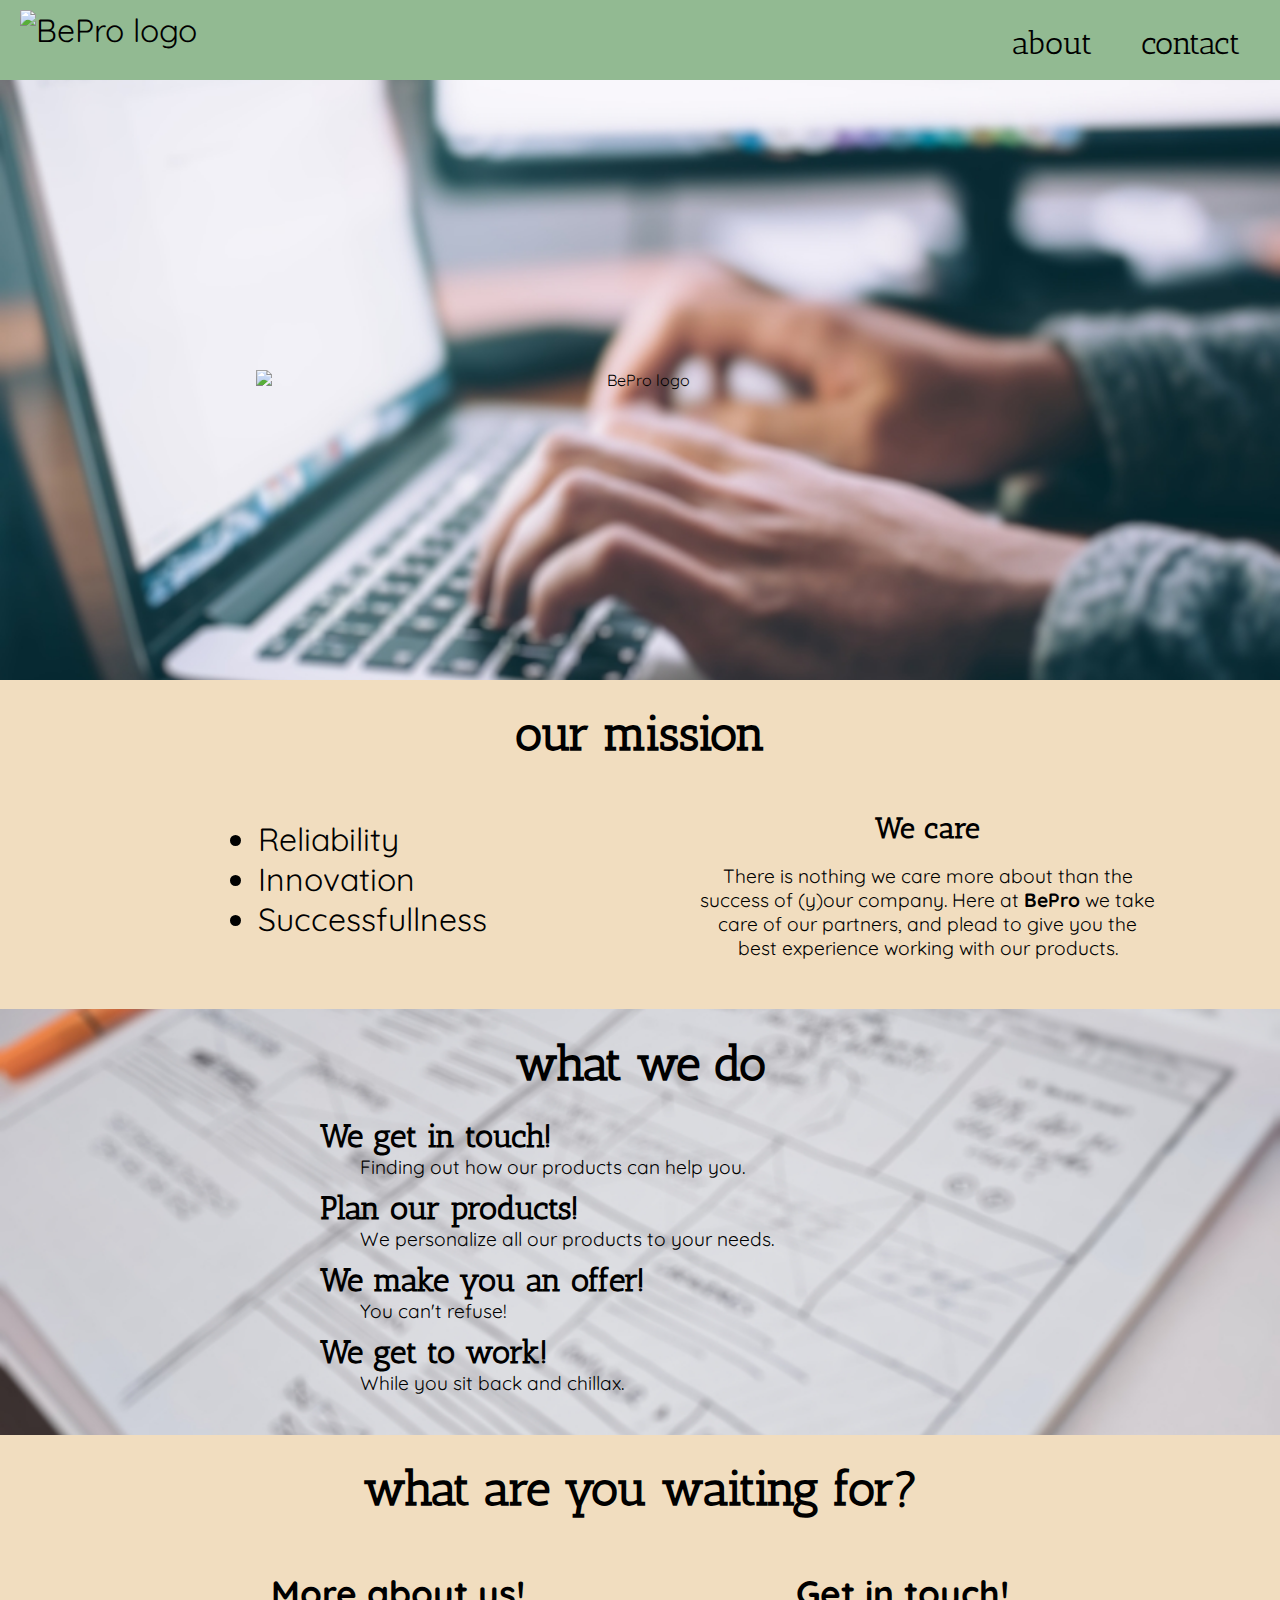
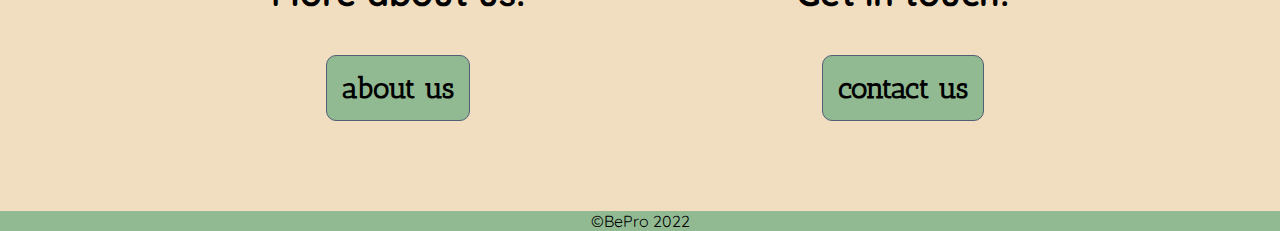
==== index.html @ 38ca8c61 "index done, about and contact filed with template" ====
<!DOCTYPE html>
<html>

    <!-- unsplash.com -->

    <head>
        <title>BePro - The best product ever</title>
        <link rel="stylesheet" type="text/css" href="./css/styles.css">

        <!-- GOOGLE FONTS -->
        <link rel="preconnect" href="https://fonts.googleapis.com">
        <link rel="preconnect" href="https://fonts.gstatic.com" crossorigin>
        <link href="https://fonts.googleapis.com/css2?family=Antic+Slab&family=Quicksand:wght@300;400;600&display=swap"
            rel="stylesheet">
    </head>

    <body>
        <header class="page-header">
            <a class="header-logo-link" href="/index.html">
                <img id="header-logo" src="./img/logos/bepro-logo-small.png" alt="BePro logo">
            </a>

            <nav class="header-navbar">
                <a class="header-nav-link" href="/about.html">about</a>
                <a class="header-nav-link" href="/contact.html">contact</a>
            </nav>

            <div class="header-dropdown-menu">
                <img class="header-dropdown-icon" src="./img/hamburger-menu-icon.png" alt="Menu dropdown">
                <nav class="header-navbar-dropdown">
                    <a class="header-nav-link" href="/about.html">about</a>
                    <a class="header-nav-link" href="/contact.html">contact</a>
                </nav>
            </div>
        </header>

        <!-- IMAGE SECTION -->
        <section id="image-section">
            <div class="image-container">
                <div class="image-slideshow"></div>
                <!-- <img class="image-section-image" src="./img/image-rotation/programming-2-blur.jpg" alt="image"> -->
                <img class="image-section-logo" src="./img/logos/bepro-logo.png" alt="BePro logo">
            </div>

        </section>

        <!-- MISSION SECTION -->
        <section id="mission-section">
            <h1 class="section-header">our mission</h1>
            <div class="section-container-grid">
                <ul class="mission-list">
                    <li>Reliability</li>
                    <li>Innovation</li>
                    <li>Successfullness</li>
                </ul>
                <div class="mission-text-container">
                    <h2 class="minor-text-header">We care</h2>
                    <p>There is nothing we care more about than the success of (y)our company.
                        Here at <b>BePro</b> we take care of our partners, and plead to give you the best experience
                        working with our products.</p>
                </div>
            </div>
        </section>

        <!-- SECTION -->
        <section id="whatwedo-section">
            <h1 class="section-header">what we do</h1>
            <dl>
                <dt>We get in touch!</dt>
                <dd>Finding out how our products can help you.</dd>
                <dt>Plan our products!</dt>
                <dd>We personalize all our products to your needs.</dd>
                <dt>We make you an offer!</dt>
                <dd>You can't refuse!</dd>
                <dt>We get to work!</dt>
                <dd>While you sit back and chillax.</dd>
            </dl>
        </section>

        <section id="cta-section">
            <h1 class="section-header">what are you waiting for?</h1>
            <div class="section-container-flex">
                <div>
                    <h2 class="cta-header">More about us!</h2>
                    <a href="./about.html"><button class="cta-button">about us</button></a>
                </div>
                <div>
                    <h2 class="cta-header">Get in touch!</h2>
                    <a href="./contact.html"><button class="cta-button">contact us</button></a>
                </div>
            </div>
        </section>

        <footer id="footer">
            ©BePro 2022
        </footer>
    </body>

</html>
---- css/styles.css ----
/* https://colorhunt.co/palette/f1ddbf525e7578938a92ba92 */

/*     font-family: 'Antic Slab', serif;

    font-family: 'Quicksand', sans-serif; */

* {
    font-family: "Quicksand", sans-serif;
}
/* Ändringar av taggar */

/* Tar bort vita kanter */
body {
    padding: 0;
    margin: 0;
    background-color: #f1ddbf;
}

a {
    color: black;
    text-decoration: none;
}

h1,
h2,
h3,
h4,
h5,
h6 {
    font-family: "Antic Slab", serif;
}

section {
    margin: 0;
    padding: 0;
}

/* HEADER */
.page-header {
    background-color: #92ba92;
    height: 80px;
    width: 100%;

    font-size: 2rem;
    color: #92ba92;
}

#header-logo {
    position: absolute;
    height: 60px;
    vertical-align: middle;
    left: 20px;
    top: 10px;
    transition: background-color, 0.2s;
    cursor: pointer;
}

#header-logo:hover {
    background-color: #78938a;
}

.header-navbar {
    position: absolute;
    right: 20px;
    top: 22px;
}

.header-navbar > a {
    margin: 10px;
    padding: 10px;
    transition: background-color, 0.2s;
}

.header-nav-link {
    font-family: "Antic Slab", serif;
}

.header-nav-link:hover {
    background-color: #78938a;
}

.header-dropdown-menu {
    position: absolute;
    top: 15px;
    right: 30px;
}

.header-dropdown-icon {
    height: 50px;
}

.header-navbar-dropdown {
    display: none;
    background-color: #92ba92;
    position: absolute;
    width: 100px;
    right: 50px;
    top: 0px;
    font-size: 1.5rem;
}

.header-navbar-dropdown > a {
    margin: 5px;
    padding: 2px;
    transition: background-color, 0.2s;
}

.header-dropdown-menu:hover > nav {
    display: block;
}

.header-navbar-dropdown:hover {
    display: block;
}

@media screen and (min-width: 600px) {
    .header-dropdown-menu {
        display: none;
    }
}

@media screen and (max-width: 600px) {
    .header-navbar {
        display: none;
    }
}

/* FOOTER */
#footer {
    background-color: #92ba92;
    bottom: 0;
    text-align: center;
    width: 100%;
}

/* SECTION HEADER */
.section-header {
    text-align: center;
    font-size: 3rem;
    margin: 25px 5% 25px 5%;
}

.minor-text-header {
    margin-bottom: 0;
    padding-bottom: 0;
}

/* IMAGE SECTION */
#image-section {
    text-align: center;
    margin: auto;
}

.image-container {
    display: flex;
    position: relative;
    justify-content: center;
    align-items: center;
}

.image-slideshow {
    height: 600px;
    width: 100%;
    background-image: url("/img/image-rotation/1.jpg");
    background-position: center center;
    background-size: cover;
    animation: slideshow 60s infinite ease-in-out 1s;
}

/* FYI övergångarna funkar kanon i t.ex. Chrome men Firefox kan inte animera mellan background-image*/
@keyframes slideshow {
    17% {
        background-image: url("/img/image-rotation/2.jpg");
        background-position: center center;
        background-size: cover;
        filter: brightness(150%);
    }
    33% {
        background-image: url("/img/image-rotation/3.jpg");
        background-position: center center;
        background-size: cover;
        filter: brightness(100%);
    }
    50% {
        background-image: url("/img/image-rotation/4.jpg");
        background-position: center center;
        background-size: cover;
        filter: brightness(150%);
    }
    67% {
        background-image: url("/img/image-rotation/5.jpg");
        background-position: center center;
        background-size: cover;
        filter: brightness(100%);
    }
    84% {
        background-image: url("/img/image-rotation/6.jpg");
        background-position: center center;
        background-size: cover;
        filter: brightness(150%);
    }
    100% {
        background-image: url("/img/image-rotation/1.jpg");
        background-position: center center;
        background-size: cover;
        filter: brightness(100%);
    }
}

.image-section-logo {
    position: absolute;
    width: 60%;
    margin: auto;
    z-index: 2;
}

.image-section-image {
    left: 0;
    right: 0;
    margin: auto;
    width: 100%;
    object-fit: cover;
}

/* media query för telefon */
@media screen and (max-width: 600px) {
    .image-slideshow {
        height: 700px;
    }
    .image-section-logo {
        width: 80%;
    }
}

/* MISSION SECTION */
#mission-section {
    position: relative;
    padding-bottom: 30px;
}

.section-container-grid {
    display: grid;
    grid-template-columns: 5% 1fr 1fr 5%;
    justify-items: center;
}

.mission-list {
    font-size: 2em;
    grid-column-start: 2;
}

.mission-text-container {
    text-align: center;
    width: 80%;
    font-size: 1.2rem;
    grid-column-start: 3;
}

@media screen and (max-width: 600px) {
    .section-container-grid {
        grid-template-columns: 5% 1fr 5%;
        text-align: center;
    }

    .mission-text-container {
        width: 90%;
        grid-row-start: 2;
        grid-column-start: 2;
    }
}

/* WHAT WE DO SECTION */
#whatwedo-section {
    background: url("/img/sketch-photo-2-blur.jpg") center center/cover
        no-repeat;
    padding-top: 1px;
    padding-bottom: 40px;
}

dl {
    text-align: left;
    margin: 0 25%;
}

dt {
    font-size: 2rem;
    font-family: "Antic Slab", serif;
    font-weight: bold;
    margin-top: 10px;
}

dd {
    font-size: 1.2em;
}

/* CTA SECTION */
#cta-section {
    text-align: center;
    padding-bottom: 80px;
}

.section-container-flex {
    display: flex;
    justify-content: space-evenly;
    align-items: center;
}

.cta-header {
    font-size: 2.2rem;
    font-family: "Quicksand", sans-serif;
}

.cta-button {
    font-family: "Antic Slab", serif;
    font-size: 1.8rem;
    font-weight: bold;
    background-color: #92ba92;
    padding: 15px;
    margin: 10px;
    border-radius: 10px;
    transition: background-color 0.2s;
    cursor: pointer;
    border: #525E75 solid 1px;
}

.cta-button:hover {
    background-color: #78938a;
}

@media screen and (max-width: 600px) {
    .section-container-flex {
        display: grid;
    }
}


/* ABOUT PAGE */

#about-intro-section {
    
}

.about-intro-container {

}

/* Bottom plant AESTHETIC */
.plant-background {
    background: url("/img/bottom-plant.png") no-repeat center bottom;
    background-size: contain;
}

.bottom-plant {
    position: absolute;
    width: 30%;
    left: 0;
    right: 0;
    margin: auto;
    z-index: 1;
}
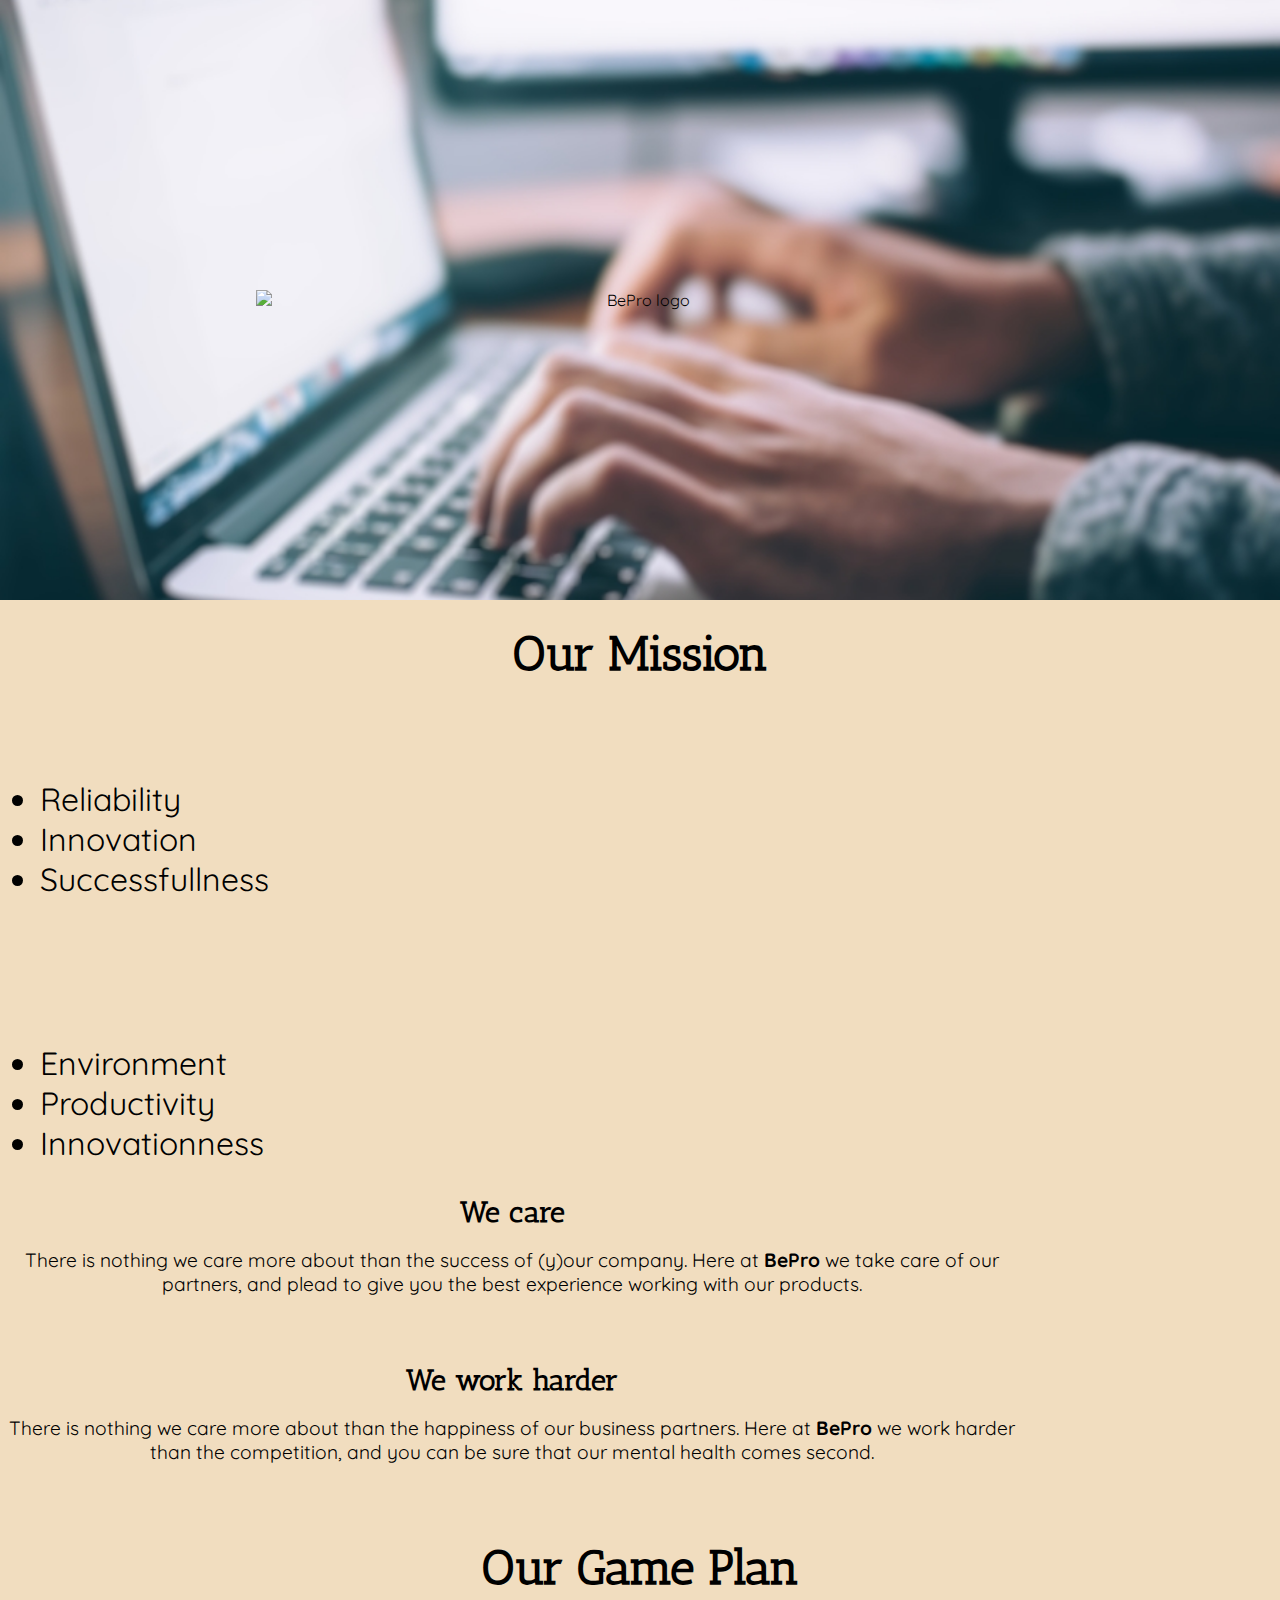
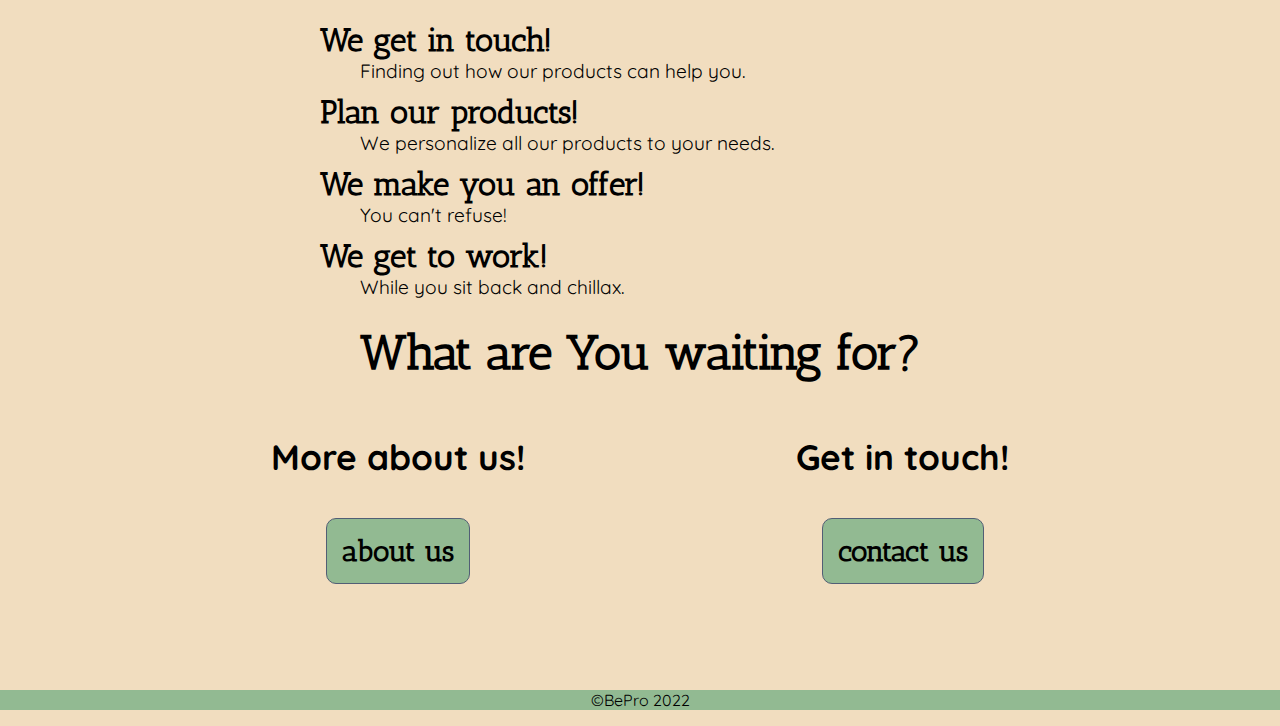
==== commit 934dcab4: "github pages testing" ====
--- a/index.html
+++ b/index.html
@@ -1,35 +1,37 @@
 <!DOCTYPE html>
 <html>
 
-    <!-- unsplash.com -->
+    <head>
+        <title>BePro - The best product!</title>
+        <link rel="icon" type="image/x-icon" href="./img/favicon/favicon32x32WHITE.ico">
+        <link rel="stylesheet" type="text/css" href="./css/styles.css">
 
-    <head>
-        <title>BePro - The best product ever</title>
-        <link rel="stylesheet" type="text/css" href="./css/styles.css">
+        <meta name="viewport" content="width=device-width, initial-scale=1.0">
 
         <!-- GOOGLE FONTS -->
         <link rel="preconnect" href="https://fonts.googleapis.com">
         <link rel="preconnect" href="https://fonts.gstatic.com" crossorigin>
-        <link href="https://fonts.googleapis.com/css2?family=Antic+Slab&family=Quicksand:wght@300;400;600&display=swap"
+        <link
+            href="https://fonts.googleapis.com/css2?family=Antic+Slab&family=Bitter&family=Quicksand:wght@300;400;600&display=swap"
             rel="stylesheet">
     </head>
 
     <body>
-        <header class="page-header">
-            <a class="header-logo-link" href="/index.html">
-                <img id="header-logo" src="./img/logos/bepro-logo-small.png" alt="BePro logo">
+        <header id="page-header">
+            <a class="header-logo-link" href="index.html">
+                <img id="header-logo" src="./img/logos/bepro-logo-small-white.png" alt="BePro logo">
             </a>
 
             <nav class="header-navbar">
-                <a class="header-nav-link" href="/about.html">about</a>
-                <a class="header-nav-link" href="/contact.html">contact</a>
+                <a class="header-nav-link" href="about.html">about</a>
+                <a class="header-nav-link" href="contact.html">contact</a>
             </nav>
 
             <div class="header-dropdown-menu">
-                <img class="header-dropdown-icon" src="./img/hamburger-menu-icon.png" alt="Menu dropdown">
+                <img class="header-dropdown-icon" src="img/hamburger-menu-icon.png" alt="Menu dropdown">
                 <nav class="header-navbar-dropdown">
-                    <a class="header-nav-link" href="/about.html">about</a>
-                    <a class="header-nav-link" href="/contact.html">contact</a>
+                    <a class="header-nav-link" href="about.html">about</a>
+                    <a class="header-nav-link" href="contact.html">contact</a>
                 </nav>
             </div>
         </header>
@@ -38,33 +40,47 @@
         <section id="image-section">
             <div class="image-container">
                 <div class="image-slideshow"></div>
-                <!-- <img class="image-section-image" src="./img/image-rotation/programming-2-blur.jpg" alt="image"> -->
-                <img class="image-section-logo" src="./img/logos/bepro-logo.png" alt="BePro logo">
+                <img class="image-section-logo" src="img/logos/bepro-logo.png" alt="BePro logo">
             </div>
 
         </section>
 
         <!-- MISSION SECTION -->
         <section id="mission-section">
-            <h1 class="section-header">our mission</h1>
-            <div class="section-container-grid">
-                <ul class="mission-list">
-                    <li>Reliability</li>
-                    <li>Innovation</li>
-                    <li>Successfullness</li>
-                </ul>
+            <h1 class="section-header">Our Mission</h1>
+            <div class="mission-container-grid">
+                <div class="mission-list">
+                    <br>
+                    <ul>
+                        <li>Reliability</li>
+                        <li>Innovation</li>
+                        <li>Successfullness</li>
+                    </ul>
+                    <br><br>
+                    <ul>
+                        <li>Environment</li>
+                        <li>Productivity</li>
+                        <li>Innovationness</li>
+                    </ul>
+                </div>
                 <div class="mission-text-container">
                     <h2 class="minor-text-header">We care</h2>
                     <p>There is nothing we care more about than the success of (y)our company.
                         Here at <b>BePro</b> we take care of our partners, and plead to give you the best experience
                         working with our products.</p>
+                    <br>
+                    <h2 class="minor-text-header">We work harder</h2>
+                    <p>There is nothing we care more about than the <span class="font-size-change">happiness</span> of
+                        our business partners.
+                        Here at <b>BePro</b> we work harder than the competition, and you can be sure that our mental
+                        health comes second.</p>
                 </div>
             </div>
         </section>
 
-        <!-- SECTION -->
-        <section id="whatwedo-section">
-            <h1 class="section-header">what we do</h1>
+        <!-- WHAT WE DO SECTION -->
+        <section id="gameplan-section">
+            <h1 class="section-header black-text">Our Game Plan</h1>
             <dl>
                 <dt>We get in touch!</dt>
                 <dd>Finding out how our products can help you.</dd>
@@ -77,8 +93,9 @@
             </dl>
         </section>
 
+        <!-- CTA SECTION -->
         <section id="cta-section">
-            <h1 class="section-header">what are you waiting for?</h1>
+            <h1 class="section-header">What are You waiting for?</h1>
             <div class="section-container-flex">
                 <div>
                     <h2 class="cta-header">More about us!</h2>
@@ -91,8 +108,9 @@
             </div>
         </section>
 
+        <!-- FOOTER -->
         <footer id="footer">
-            ©BePro 2022
+            <p class="footer-copyright  z-index-ten">©BePro 2022</p>
         </footer>
     </body>
 
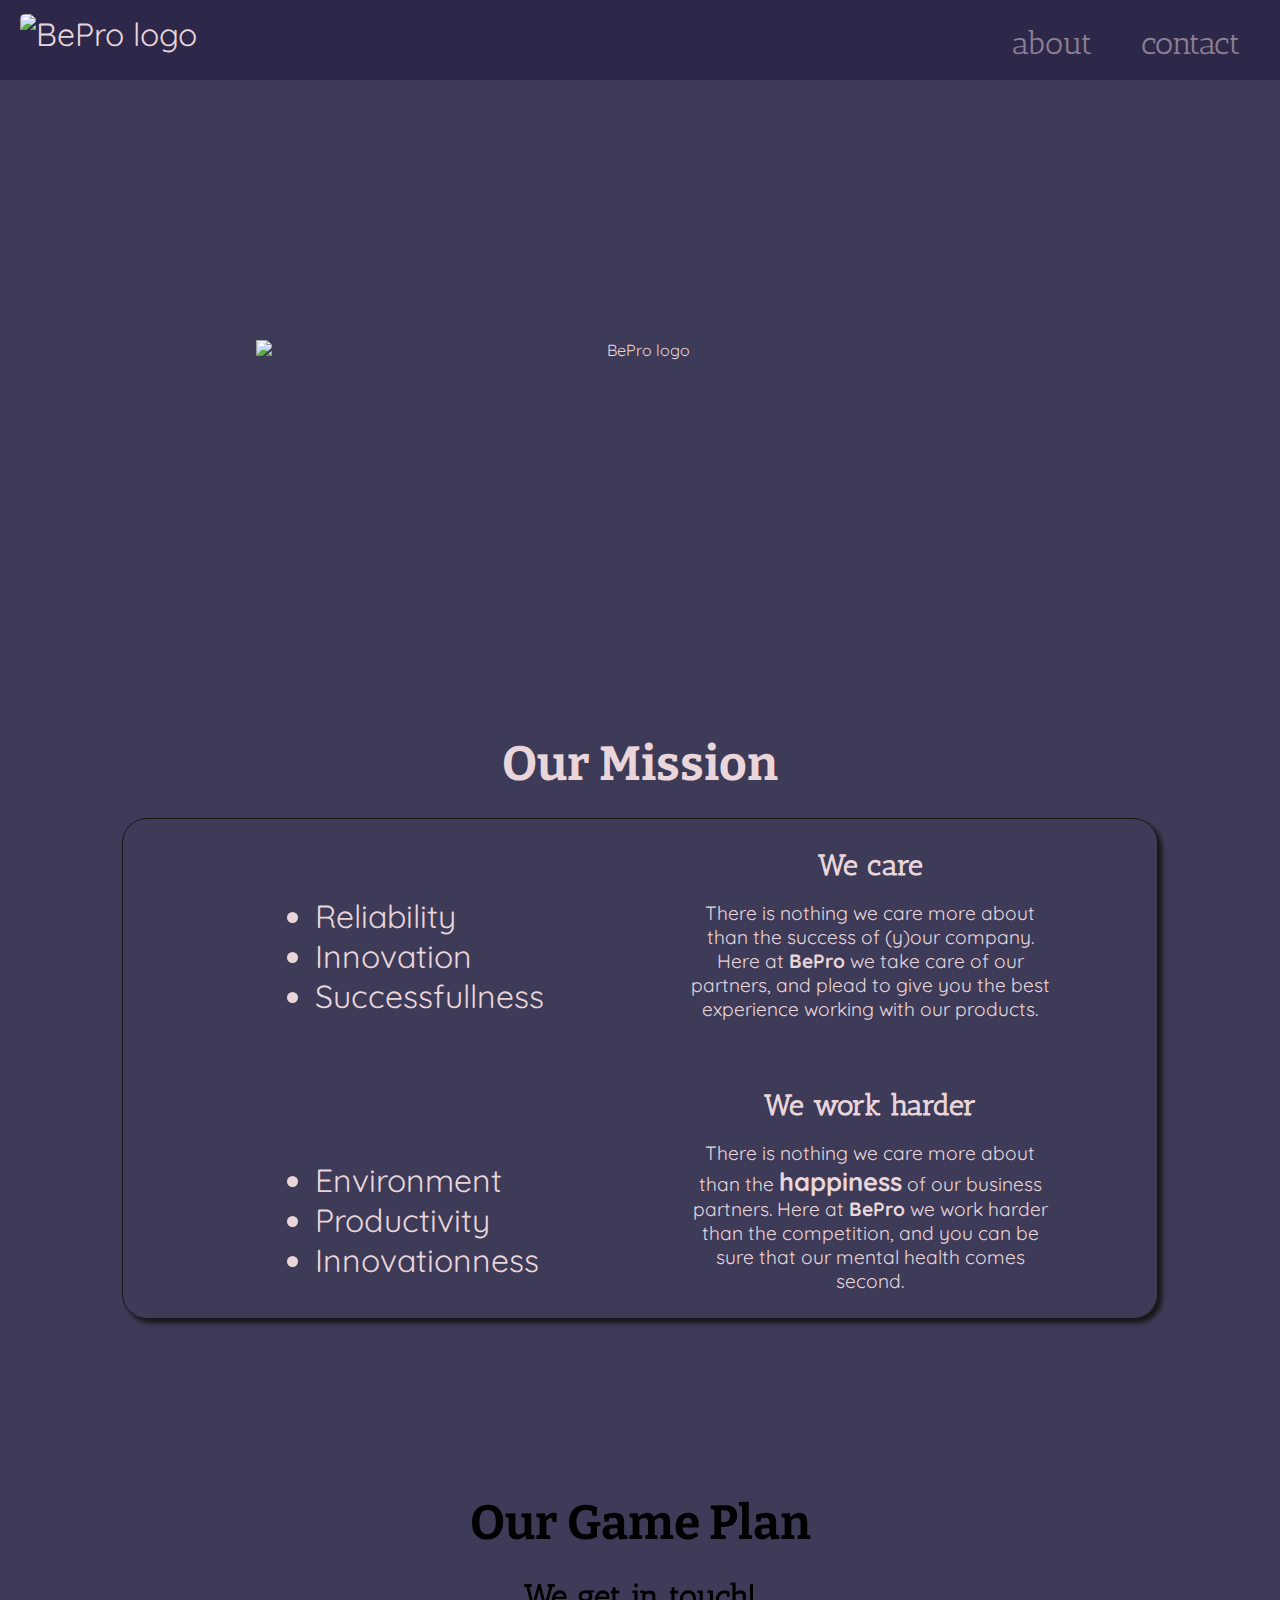
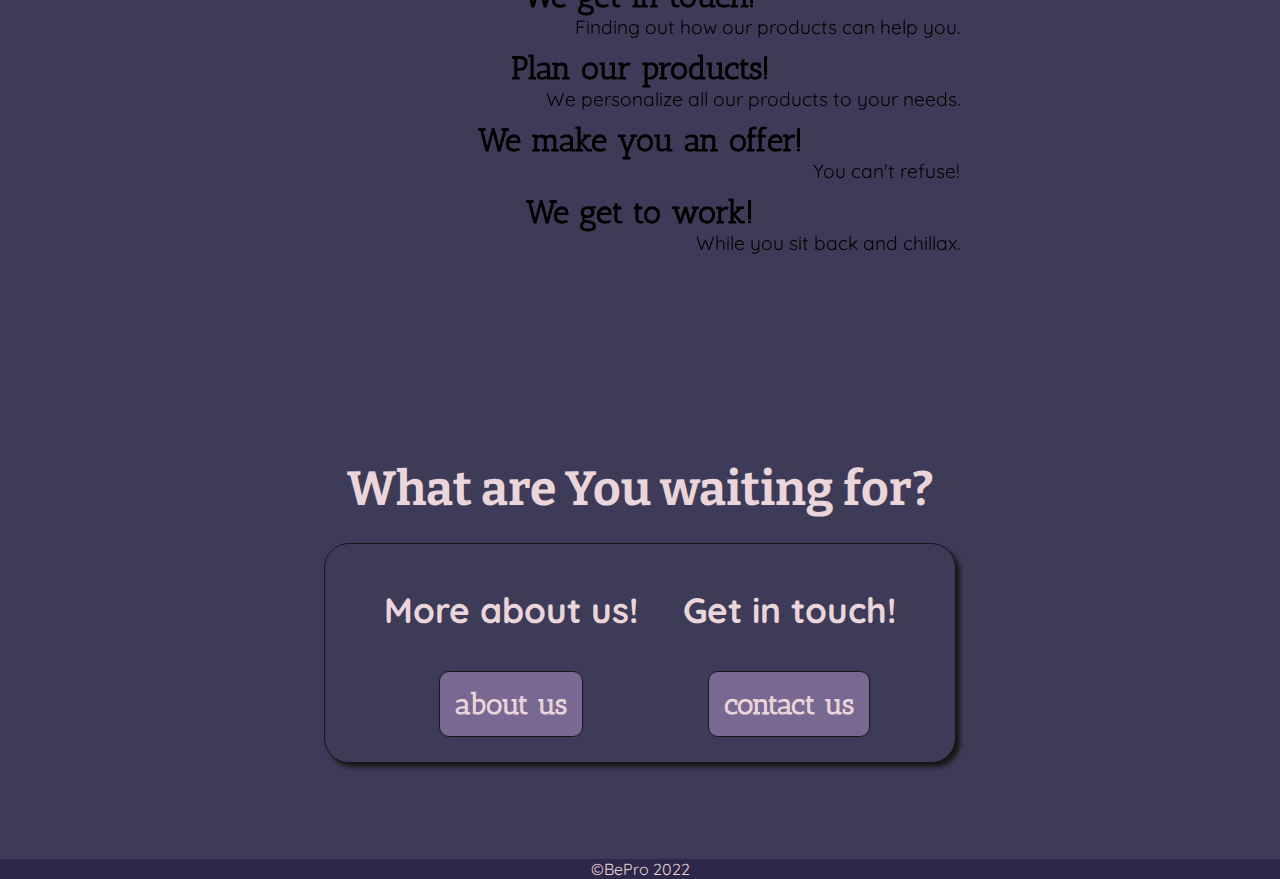
==== commit 1332ba6e: "gtihub pages testing" ====
--- a/index.html
+++ b/index.html
@@ -28,7 +28,7 @@
             </nav>
 
             <div class="header-dropdown-menu">
-                <img class="header-dropdown-icon" src="img/hamburger-menu-icon.png" alt="Menu dropdown">
+                <img class="header-dropdown-icon" src="./img/hamburger-menu-icon.png" alt="Menu dropdown">
                 <nav class="header-navbar-dropdown">
                     <a class="header-nav-link" href="about.html">about</a>
                     <a class="header-nav-link" href="contact.html">contact</a>
@@ -40,7 +40,7 @@
         <section id="image-section">
             <div class="image-container">
                 <div class="image-slideshow"></div>
-                <img class="image-section-logo" src="img/logos/bepro-logo.png" alt="BePro logo">
+                <img class="image-section-logo" src="./img/logos/bepro-logo.png" alt="BePro logo">
             </div>
 
         </section>
--- a/css/styles.css
+++ b/css/styles.css
@@ -1,24 +1,32 @@
-/* https://colorhunt.co/palette/f1ddbf525e7578938a92ba92 */
-
-/*     font-family: 'Antic Slab', serif;
-
-    font-family: 'Quicksand', sans-serif; */
-
-* {
-    font-family: "Quicksand", sans-serif;
-}
-/* Ändringar av taggar */
+/* *            Variabler */
+:root {
+    /* Färger */
+    --clr-header: #2d2849;
+    --clr-navHover: #3a3650;
+    --clr-bg: #3d3b57;
+    --clr-sec: #796892;
+    --clr-sec2: #78688d;
+    --clr-btnHover: #b9a0cf;
+    --clr-dark: #181717;
+    --clr-text: #e9d5da;
+}
 
 /* Tar bort vita kanter */
 body {
     padding: 0;
     margin: 0;
-    background-color: #f1ddbf;
+    background-color: var(--clr-bg);
 }
 
 a {
-    color: black;
+    color: var(--clr-text);
     text-decoration: none;
+}
+
+/* *            FONT CHANGES */
+* {
+    font-family: "Quicksand", sans-serif;
+    color: var(--clr-text);
 }
 
 h1,
@@ -30,35 +38,40 @@
     font-family: "Antic Slab", serif;
 }
 
+/* MARGIN OCH PADDING GRUNDER FÖR SECTIONS */
 section {
     margin: 0;
-    padding: 0;
-}
-
-/* HEADER */
-.page-header {
-    background-color: #92ba92;
+    padding: 50px 0px;
+}
+
+/* *                 HEADER */
+#page-header {
+    background-color: var(--clr-header);
     height: 80px;
     width: 100%;
-
+    position: fixed;
+    top: 0;
     font-size: 2rem;
-    color: #92ba92;
-}
-
+    z-index: 5;
+}
+
+/* LOGO */
 #header-logo {
-    position: absolute;
+    position: relative;
     height: 60px;
     vertical-align: middle;
     left: 20px;
     top: 10px;
     transition: background-color, 0.2s;
     cursor: pointer;
+    border-radius: 5px;
 }
 
 #header-logo:hover {
-    background-color: #78938a;
-}
-
+    background-color: var(--clr-navHover);
+}
+
+/* NAVBAR */
 .header-navbar {
     position: absolute;
     right: 20px;
@@ -73,25 +86,35 @@
 
 .header-nav-link {
     font-family: "Antic Slab", serif;
+    border-radius: 5px;
+    opacity: 0.5;
 }
 
 .header-nav-link:hover {
-    background-color: #78938a;
+    background-color: var(--clr-navHover);
+    opacity: 1;
 }
 
 .header-dropdown-menu {
     position: absolute;
     top: 15px;
     right: 30px;
+    text-align: center;
 }
 
 .header-dropdown-icon {
     height: 50px;
+    filter: invert(100%);
+    opacity: 0.5;
+}
+
+.header-dropdown-menu:hover .header-dropdown-icon {
+    opacity: 1;
 }
 
 .header-navbar-dropdown {
     display: none;
-    background-color: #92ba92;
+    background-color: var(--clr-navHover);
     position: absolute;
     width: 100px;
     right: 50px;
@@ -100,6 +123,7 @@
 }
 
 .header-navbar-dropdown > a {
+    font-size: 1.8rem;
     margin: 5px;
     padding: 2px;
     transition: background-color, 0.2s;
@@ -107,37 +131,55 @@
 
 .header-dropdown-menu:hover > nav {
     display: block;
+    position: fixed;
+    top: 60px;
+    right: 10px;
 }
 
 .header-navbar-dropdown:hover {
     display: block;
 }
 
-@media screen and (min-width: 600px) {
+@media screen and (min-width: 768px) {
     .header-dropdown-menu {
         display: none;
     }
 }
 
-@media screen and (max-width: 600px) {
+@media screen and (max-width: 768px) {
     .header-navbar {
         display: none;
     }
 }
 
-/* FOOTER */
+/* Margin för about och contact. Behövs pga header=fixed */
+#page-header-margin {
+    height: 80px;
+}
+
+/* *                FOOTER */
 #footer {
-    background-color: #92ba92;
+    background-color: var(--clr-header);
     bottom: 0;
     text-align: center;
     width: 100%;
 }
 
-/* SECTION HEADER */
+.footer-copyright {
+    margin-bottom: 0;
+    color: var(--clr-text);
+}
+
+.contact-footer {
+    position: fixed;
+}
+
+/* *             SECTION HEADERS */
 .section-header {
     text-align: center;
     font-size: 3rem;
     margin: 25px 5% 25px 5%;
+    font-family: "Bitter", serif;
 }
 
 .minor-text-header {
@@ -145,10 +187,15 @@
     padding-bottom: 0;
 }
 
+/*  */
+/* *                INDEX  */
+/*  */
+
 /* IMAGE SECTION */
 #image-section {
     text-align: center;
     margin: auto;
+    background-color: var(--clr-bg);
 }
 
 .image-container {
@@ -161,49 +208,50 @@
 .image-slideshow {
     height: 600px;
     width: 100%;
-    background-image: url("/img/image-rotation/1.jpg");
+    background-image: url("./img/image-rotation/1.jpg");
     background-position: center center;
     background-size: cover;
     animation: slideshow 60s infinite ease-in-out 1s;
 }
 
+/* Animation för bildspel */
 /* FYI övergångarna funkar kanon i t.ex. Chrome men Firefox kan inte animera mellan background-image*/
 @keyframes slideshow {
     17% {
-        background-image: url("/img/image-rotation/2.jpg");
+        background-image: url("./img/image-rotation/2.jpg");
         background-position: center center;
         background-size: cover;
-        filter: brightness(150%);
+        filter: brightness(150%) saturate(150%);
     }
     33% {
-        background-image: url("/img/image-rotation/3.jpg");
+        background-image: url("./img/image-rotation/3.jpg");
         background-position: center center;
         background-size: cover;
-        filter: brightness(100%);
+        filter: brightness(100%) saturate(80%);
     }
     50% {
-        background-image: url("/img/image-rotation/4.jpg");
+        background-image: url("./img/image-rotation/4.jpg");
         background-position: center center;
         background-size: cover;
-        filter: brightness(150%);
+        filter: brightness(150%) saturate(150%);
     }
     67% {
-        background-image: url("/img/image-rotation/5.jpg");
+        background-image: url("./img/image-rotation/5.jpg");
         background-position: center center;
         background-size: cover;
-        filter: brightness(100%);
+        filter: brightness(100%) saturate(80%);
     }
     84% {
-        background-image: url("/img/image-rotation/6.jpg");
+        background-image: url("./img/image-rotation/6.jpg");
         background-position: center center;
         background-size: cover;
-        filter: brightness(150%);
+        filter: brightness(150%) saturate(150%);
     }
     100% {
-        background-image: url("/img/image-rotation/1.jpg");
+        background-image: url("./img/image-rotation/1.jpg");
         background-position: center center;
         background-size: cover;
-        filter: brightness(100%);
+        filter: brightness(100%) saturate(100%);
     }
 }
 
@@ -212,6 +260,19 @@
     width: 60%;
     margin: auto;
     z-index: 2;
+    animation: logo-animation 15s linear infinite;
+}
+
+@keyframes logo-animation {
+    0% {
+        filter: invert(100%) hue-rotate(180deg);
+    }
+    50% {
+        filter: invert(0) hue-rotate(0deg);
+    }
+    100% {
+        filter: invert(100%) hue-rotate(180deg);
+    }
 }
 
 .image-section-image {
@@ -222,8 +283,7 @@
     object-fit: cover;
 }
 
-/* media query för telefon */
-@media screen and (max-width: 600px) {
+@media screen and (max-width: 768px) {
     .image-slideshow {
         height: 700px;
     }
@@ -235,54 +295,79 @@
 /* MISSION SECTION */
 #mission-section {
     position: relative;
-    padding-bottom: 30px;
-}
-
-.section-container-grid {
+    /* padding-bottom: 30px; */
+    margin-top: 0;
+    padding-top: 10px;
+    padding-bottom: 90px;
+    background-color: var(--clr-bg);
+}
+
+.mission-container-grid {
     display: grid;
     grid-template-columns: 5% 1fr 1fr 5%;
     justify-items: center;
+    margin: auto;
+    padding: 5px;
+    width: 80%;
+    border-radius: 25px;
+    border: 1px solid var(--clr-dark);
+    box-shadow: 4px 4px 4px var(--clr-dark);
 }
 
 .mission-list {
     font-size: 2em;
     grid-column-start: 2;
+    margin: auto;
 }
 
 .mission-text-container {
     text-align: center;
+    margin: auto;
     width: 80%;
+    max-width: 400px;
     font-size: 1.2rem;
     grid-column-start: 3;
 }
 
-@media screen and (max-width: 600px) {
-    .section-container-grid {
-        grid-template-columns: 5% 1fr 5%;
-        text-align: center;
+@media screen and (max-width: 768px) {
+    .mission-container-grid {
+        grid-template-columns: 1fr 1fr 1fr;
     }
 
     .mission-text-container {
         width: 90%;
-        grid-row-start: 2;
+        grid-row-start: 3;
         grid-column-start: 2;
     }
 }
 
-/* WHAT WE DO SECTION */
-#whatwedo-section {
-    background: url("/img/sketch-photo-2-blur.jpg") center center/cover
+.font-size-change {
+    font-size: 1.6rem;
+    font-weight: bold;
+}
+
+/* GAME PLAN SECTION */
+#gameplan-section {
+    background: url("./img/sketch-photo-2-blur.jpg") center center/cover
         no-repeat;
-    padding-top: 1px;
-    padding-bottom: 40px;
+    filter: hue-rotate(255deg);
+    padding-top: 60px;
+    padding-bottom: 100px;
+    margin: auto;
+    margin-top: 0;
+}
+
+.black-text {
+    color: black;
 }
 
 dl {
-    text-align: left;
+    text-align: center;
     margin: 0 25%;
 }
 
 dt {
+    color: black;
     font-size: 2rem;
     font-family: "Antic Slab", serif;
     font-weight: bold;
@@ -291,18 +376,29 @@
 
 dd {
     font-size: 1.2em;
+    color: black;
+    text-align: right;
 }
 
 /* CTA SECTION */
 #cta-section {
     text-align: center;
+    padding-top: 80px;
     padding-bottom: 80px;
+    background-color: var(--clr-bg);
 }
 
 .section-container-flex {
     display: flex;
     justify-content: space-evenly;
     align-items: center;
+    background-color: var(--clr-bg);
+    padding: 15px;
+    border-radius: 25px;
+    margin: auto;
+    max-width: 600px;
+    border: 1px solid var(--clr-dark);
+    box-shadow: 4px 4px 4px var(--clr-dark);
 }
 
 .cta-header {
@@ -314,47 +410,375 @@
     font-family: "Antic Slab", serif;
     font-size: 1.8rem;
     font-weight: bold;
-    background-color: #92ba92;
+    background-color: var(--clr-sec);
     padding: 15px;
     margin: 10px;
     border-radius: 10px;
     transition: background-color 0.2s;
     cursor: pointer;
-    border: #525E75 solid 1px;
+    border: var(--clr-dark) solid 1px;
 }
 
 .cta-button:hover {
-    background-color: #78938a;
-}
-
-@media screen and (max-width: 600px) {
+    background-color: var(--clr-btnHover);
+}
+
+@media screen and (max-width: 768px) {
     .section-container-flex {
         display: grid;
     }
 }
 
-
-/* ABOUT PAGE */
-
+/*  */
+/* *                ABOUT PAGE */
+/*  */
+
+/* intro section */
 #about-intro-section {
-    
+    padding-bottom: 60px;
 }
 
 .about-intro-container {
-
+    padding: 40px 0 40px 0;
+    display: grid;
+    grid-template-columns: 5% 1fr 1fr 3%;
+    justify-content: space-evenly;
+    align-items: top;
+    font-size: 1.5rem;
+    margin: auto;
+    width: 80%;
+    border-radius: 25px;
+    border: 1px solid var(--clr-dark);
+    box-shadow: 4px 4px 4px var(--clr-dark);
+}
+
+@media screen and (max-width: 600px) {
+    .about-intro-container {
+        display: block;
+        text-align: center;
+    }
+    .about-intro-image-container {
+        display: none;
+    }
+}
+
+.about-intro-text {
+    grid-column-start: 2;
+    justify-self: center;
+}
+
+.about-intro-image-container {
+    grid-column-start: 3;
+}
+
+.about-intro-image {
+    max-width: 100%;
+    border-radius: 15px;
+    animation: about-image-animation 10s ease infinite;
+}
+
+@keyframes about-image-animation {
+    0% {
+        filter: blur(0) saturate(20%);
+    }
+    50% {
+        filter: blur(2px) saturate(150%);
+    }
+    100% {
+        filter: blur(0) saturate(20%);
+    }
+}
+
+/* about the product */
+#about-the-product-section {
+    background: linear-gradient(
+        45deg,
+        var(--clr-sec),
+        var(--clr-bg),
+        var(--clr-bg),
+        var(--clr-header)
+    );
+    background-size: 400%;
+    padding: 110px 0 60px 0;
+    animation: about-the-product-gradient 25s ease-in-out infinite;
+}
+
+@keyframes about-the-product-gradient {
+    0% {
+        background-position: 0% 50%;
+    }
+    50% {
+        background-position: 100% 50%;
+    }
+    100% {
+        background-position: 0% 50%;
+    }
+}
+
+.rating-container {
+    padding: 0 0 40px 0;
+    display: grid;
+    grid-template-columns: 1fr 1fr 1fr;
+    justify-content: space-evenly;
+    align-items: center;
+    font-size: 1.5rem;
+    text-align: center;
+    column-gap: 15px;
+}
+
+.rating {
+    justify-self: center;
+    background-color: var(--clr-sec2);
+    border-radius: 25px;
+    margin: 0 20px;
+    max-width: 280px;
+}
+
+@media screen and (max-width: 768px) {
+    .rating-container {
+        display: block;
+        justify-content: center;
+    }
+
+    .rating {
+        margin: auto;
+    }
+}
+
+.rating-sender {
+    color: var(--clr-dark);
+}
+
+.about-the-product-container {
+    padding: 0 0 5px 0;
+    display: grid;
+    grid-template-columns: 1fr 1fr;
+    justify-content: space-evenly;
+    align-items: top;
+    font-size: 1.5rem;
+    text-align: center;
+    margin: 15px 15px;
+    column-gap: 10px;
+}
+
+.about-the-product-text {
+    margin: 25px auto 25px auto;
+    max-width: 500px;
+}
+
+@media screen and (max-width: 768px) {
+    .about-the-product-container {
+        grid-template-columns: 1fr;
+    }
+}
+
+/* product benchmark */
+#about-product-benchmark {
+    text-align: center;
+    display: block;
+    padding-top: 60px;
+    padding-bottom: 100px;
+}
+
+.table-container {
+    text-align: center;
+    font-size: 1.5rem;
+    margin: auto;
+}
+
+.performance-table {
+    border-collapse: collapse;
+    margin: auto;
+    width: 60%;
+    max-width: 400px;
+    box-shadow: 4px 4px 4px var(--clr-dark);
+}
+
+@media screen and (max-width: 768px) {
+    .performance-table {
+        width: 100%;
+    }
+}
+
+th {
+    font-size: 1.1em;
+    background-color: var(--clr-sec);
+}
+td {
+    font-size: 0.9em;
+}
+
+td,
+th {
+    border: black 1px solid;
+}
+
+tr:nth-child(2) {
+    background-color: green;
+}
+tr:nth-child(n + 3) {
+    background-color: #ff5e50;
+}
+
+/* ABOUT CTA SECTION */
+#about-cta-section {
+    display: block;
+    text-align: center;
+    background-color: var(--clr-bg);
+    max-width: 350px;
+    padding-top: 10px;
+    padding-bottom: 20px;
+    margin: auto;
+    margin-bottom: 100px;
+    border: 1px solid var(--clr-dark);
+    border-radius: 25px;
+    box-shadow: 4px 4px 4px var(--clr-dark);
+}
+
+.about-cta-container {
+    margin: auto;
+    text-align: center;
+}
+
+/*  */
+/* *                CONTACT PAGE */
+/*  */
+
+/* INTRO SECTION */
+#contact-intro {
+    max-width: 400px;
+    margin: 40px auto;
+    padding: 20px;
+    border-radius: 15px;
+    text-align: center;
+    border: 1px solid var(--clr-dark);
+    box-shadow: 4px 4px 4px var(--clr-dark);
+}
+
+.contact-section-header {
+    margin-bottom: 5px;
+}
+
+#contact-form-section {
+    padding: 0px 0 15px 0;
+}
+
+.contact-form {
+    background-color: var(--clr-bg);
+    margin: auto;
+    border-radius: 25px;
+    max-width: 700px;
+    text-align: center;
+    margin-bottom: 25px;
+    padding-top: 40px;
+    padding-bottom: 30px;
+    border: 1px solid var(--clr-dark);
+    box-shadow: 4px 4px 4px var(--clr-dark);
+    opacity: 0.8;
+}
+
+input {
+    color: black;
+    background-color: var(--clr-sec);
+    border-radius: 5px;
+    height: 30px;
+    font-size: 1.1rem;
+    margin: 5px 15px;
+    border: 1px solid var(--clr-dark);
+}
+
+input:focus {
+    outline: 2px solid var(--clr-sec);
+}
+
+.input-email {
+    width: 260px;
+}
+
+select,
+option {
+    color: black;
+    background-color: var(--clr-sec);
+    border: 1px solid var(--clr-dark);
+}
+
+textarea {
+    color: black;
+    background-color: var(--clr-sec);
+    border-radius: 5px;
+    min-width: 350px;
+    min-height: 120px;
+    max-width: 650px;
+    max-height: 300px;
+    margin: 15px auto 15px auto;
+    border: 1px solid var(--clr-dark);
+}
+
+textarea:focus {
+    outline: 2px solid var(--clr-sec);
+}
+
+.troll-container {
+    width: 160px;
+    height: 50px;
+    margin: auto;
+    padding-bottom: 20px;
+}
+
+.contact-button {
+    color: black;
+    background-color: var(--clr-sec2);
+    border-radius: 10px;
+    font-size: 1.1rem;
+    padding: 15px;
+    min-width: 120px;
+    min-height: 40px;
+    margin-bottom: 20px;
+    cursor: pointer;
+    border: 1px solid var(--clr-dark);
+}
+
+.troll-container:hover .contact-button {
+    position: relative;
+    top: 100px;
+}
+
+.contact-button:hover {
+    background-color: var(--clr-btnHover);
 }
 
 /* Bottom plant AESTHETIC */
-.plant-background {
-    background: url("/img/bottom-plant.png") no-repeat center bottom;
-    background-size: contain;
+.bottom-plant-container {
+    position: relative;
 }
 
 .bottom-plant {
     position: absolute;
-    width: 30%;
+    max-height: 790px;
     left: 0;
     right: 0;
     margin: auto;
     z-index: 1;
-}
+    bottom: 0;
+    animation: plant-animation 10s ease-in-out infinite;
+    filter: blur(0px);
+}
+
+@keyframes plant-animation {
+    25% {
+        left: -10px;
+    }
+    50% {
+        max-height: 800px;
+        filter: blur(3px);
+    }
+    75% {
+        left: 10px;
+    }
+}
+
+/* Används för att lägga saker framför plantan */
+.z-index-ten {
+    position: relative;
+    z-index: 10;
+}
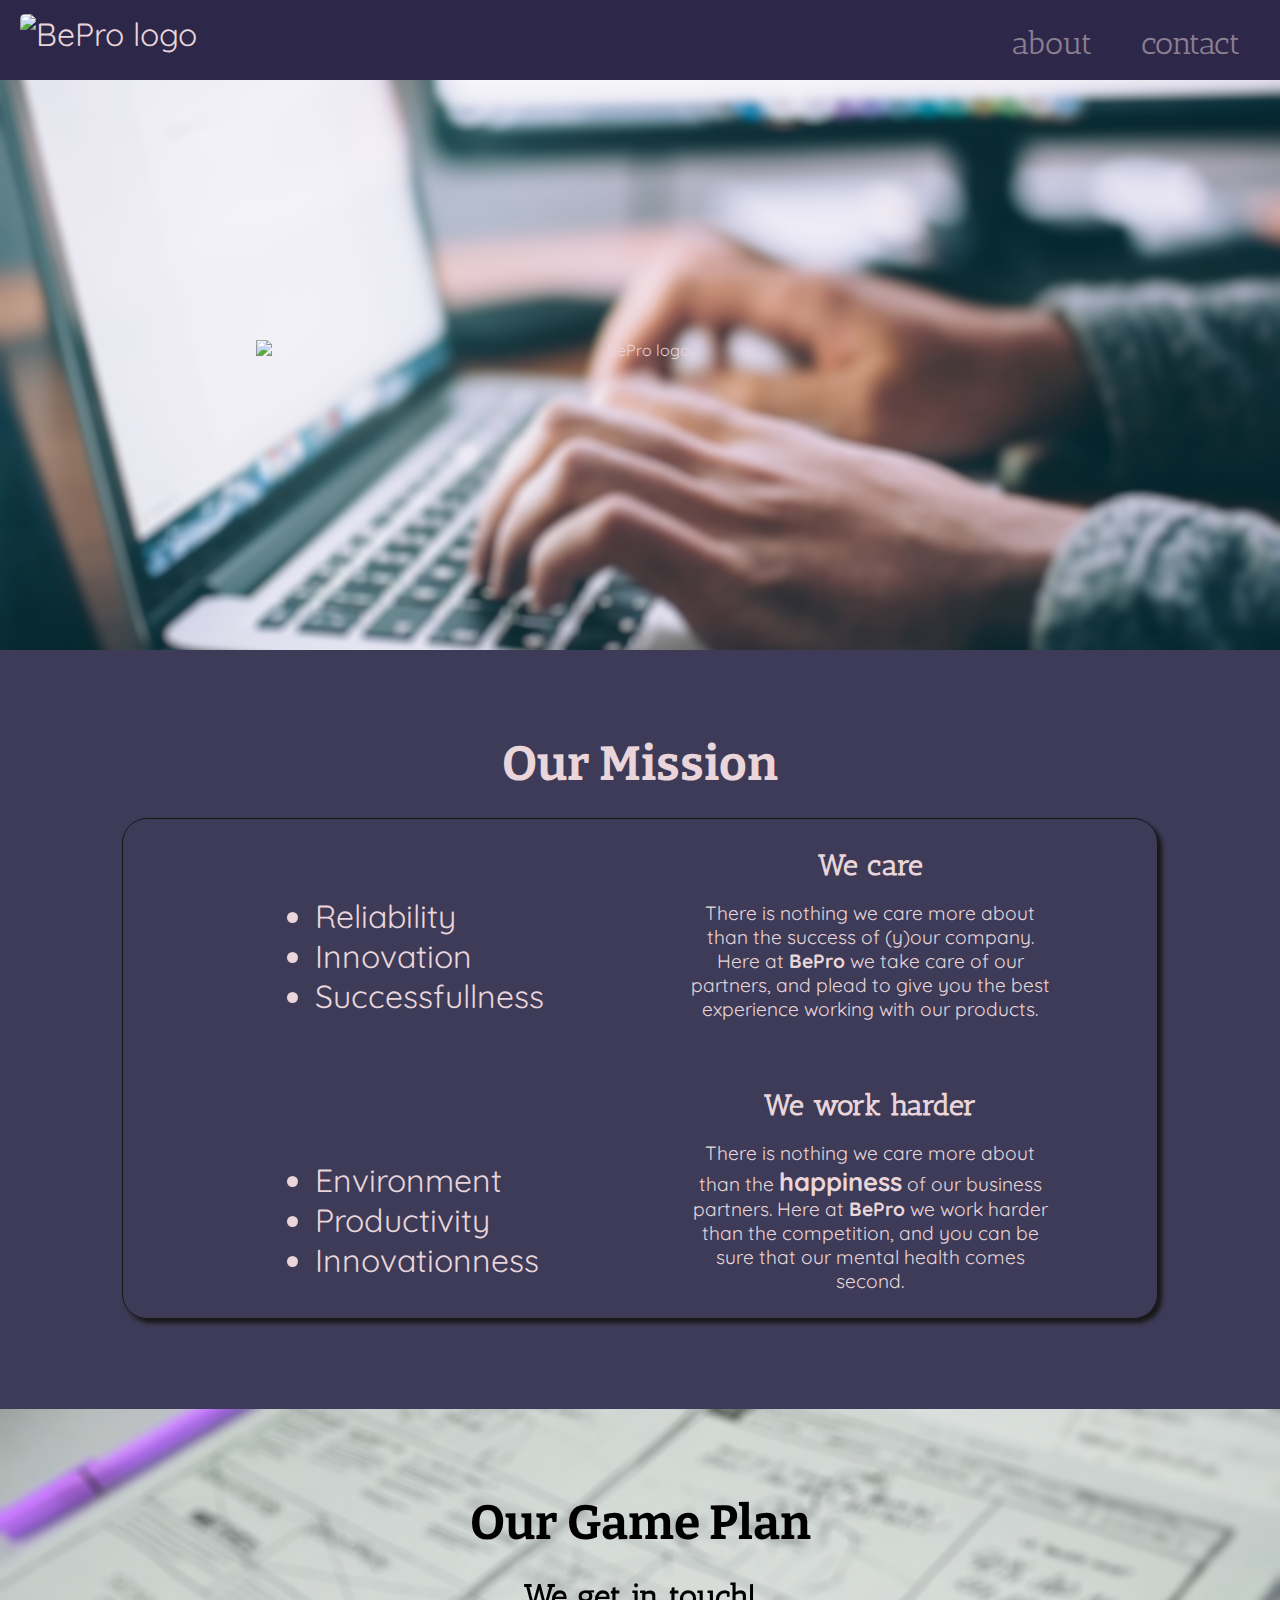
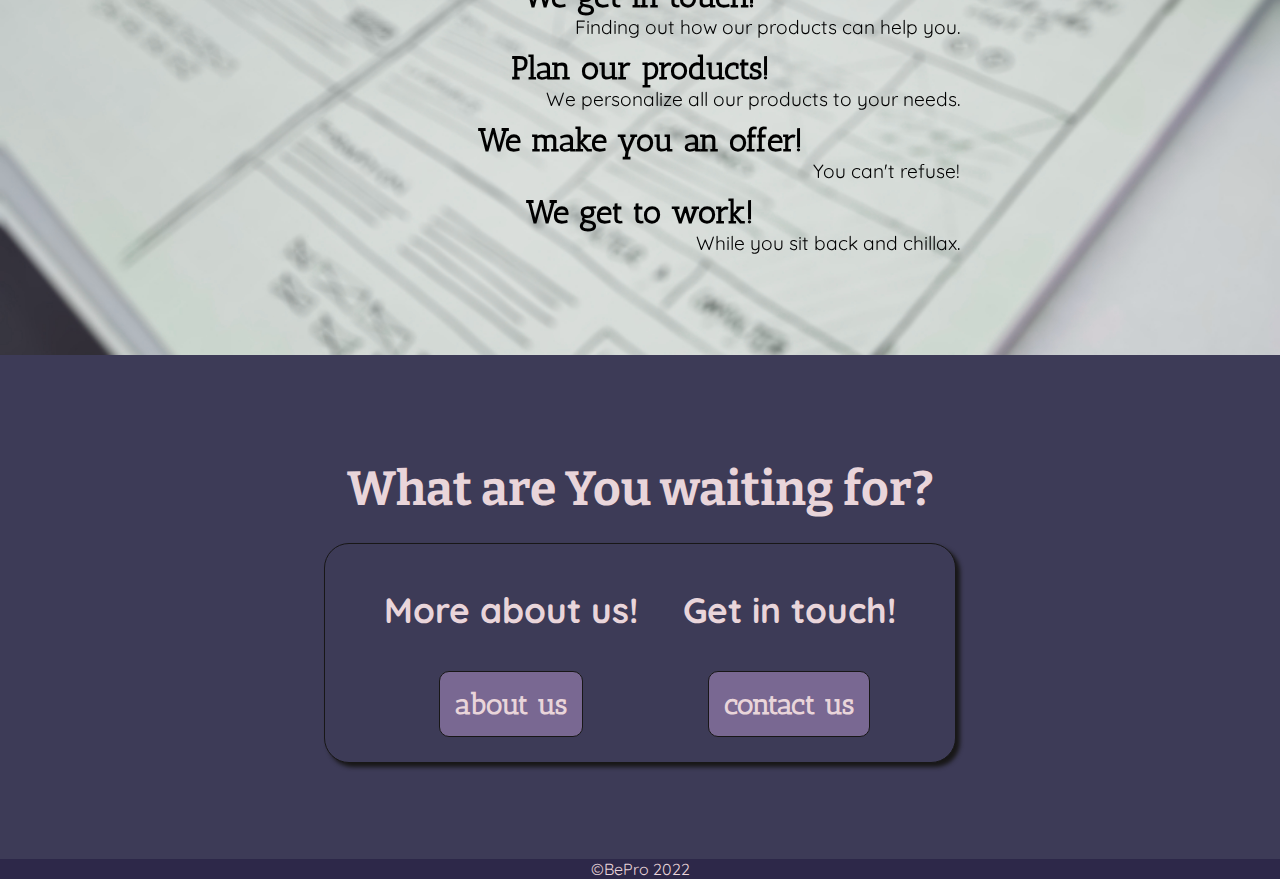
==== commit 4eac608c: "final fix" ====
--- a/index.html
+++ b/index.html
@@ -37,6 +37,7 @@
         </header>
 
         <!-- IMAGE SECTION -->
+        <!-- Bildspelet funkade kanon lokalt (med relative paths) men inte deployat -->
         <section id="image-section">
             <div class="image-container">
                 <div class="image-slideshow"></div>
--- a/css/styles.css
+++ b/css/styles.css
@@ -208,7 +208,7 @@
 .image-slideshow {
     height: 600px;
     width: 100%;
-    background-image: url("./img/image-rotation/1.jpg");
+    background-image: url("../img/image-rotation/1.jpg");
     background-position: center center;
     background-size: cover;
     animation: slideshow 60s infinite ease-in-out 1s;
@@ -218,37 +218,37 @@
 /* FYI övergångarna funkar kanon i t.ex. Chrome men Firefox kan inte animera mellan background-image*/
 @keyframes slideshow {
     17% {
-        background-image: url("./img/image-rotation/2.jpg");
+        background-image: url("../img/image-rotation/2.jpg");
         background-position: center center;
         background-size: cover;
         filter: brightness(150%) saturate(150%);
     }
     33% {
-        background-image: url("./img/image-rotation/3.jpg");
+        background-image: url("../img/image-rotation/3.jpg");
         background-position: center center;
         background-size: cover;
         filter: brightness(100%) saturate(80%);
     }
     50% {
-        background-image: url("./img/image-rotation/4.jpg");
+        background-image: url("../img/image-rotation/4.jpg");
         background-position: center center;
         background-size: cover;
         filter: brightness(150%) saturate(150%);
     }
     67% {
-        background-image: url("./img/image-rotation/5.jpg");
+        background-image: url("../img/image-rotation/5.jpg");
         background-position: center center;
         background-size: cover;
         filter: brightness(100%) saturate(80%);
     }
     84% {
-        background-image: url("./img/image-rotation/6.jpg");
+        background-image: url("../img/image-rotation/6.jpg");
         background-position: center center;
         background-size: cover;
         filter: brightness(150%) saturate(150%);
     }
     100% {
-        background-image: url("./img/image-rotation/1.jpg");
+        background-image: url("../img/image-rotation/1.jpg");
         background-position: center center;
         background-size: cover;
         filter: brightness(100%) saturate(100%);
@@ -348,7 +348,7 @@
 
 /* GAME PLAN SECTION */
 #gameplan-section {
-    background: url("./img/sketch-photo-2-blur.jpg") center center/cover
+    background: url("../img/sketch-photo-2-blur.jpg") center center/cover
         no-repeat;
     filter: hue-rotate(255deg);
     padding-top: 60px;
